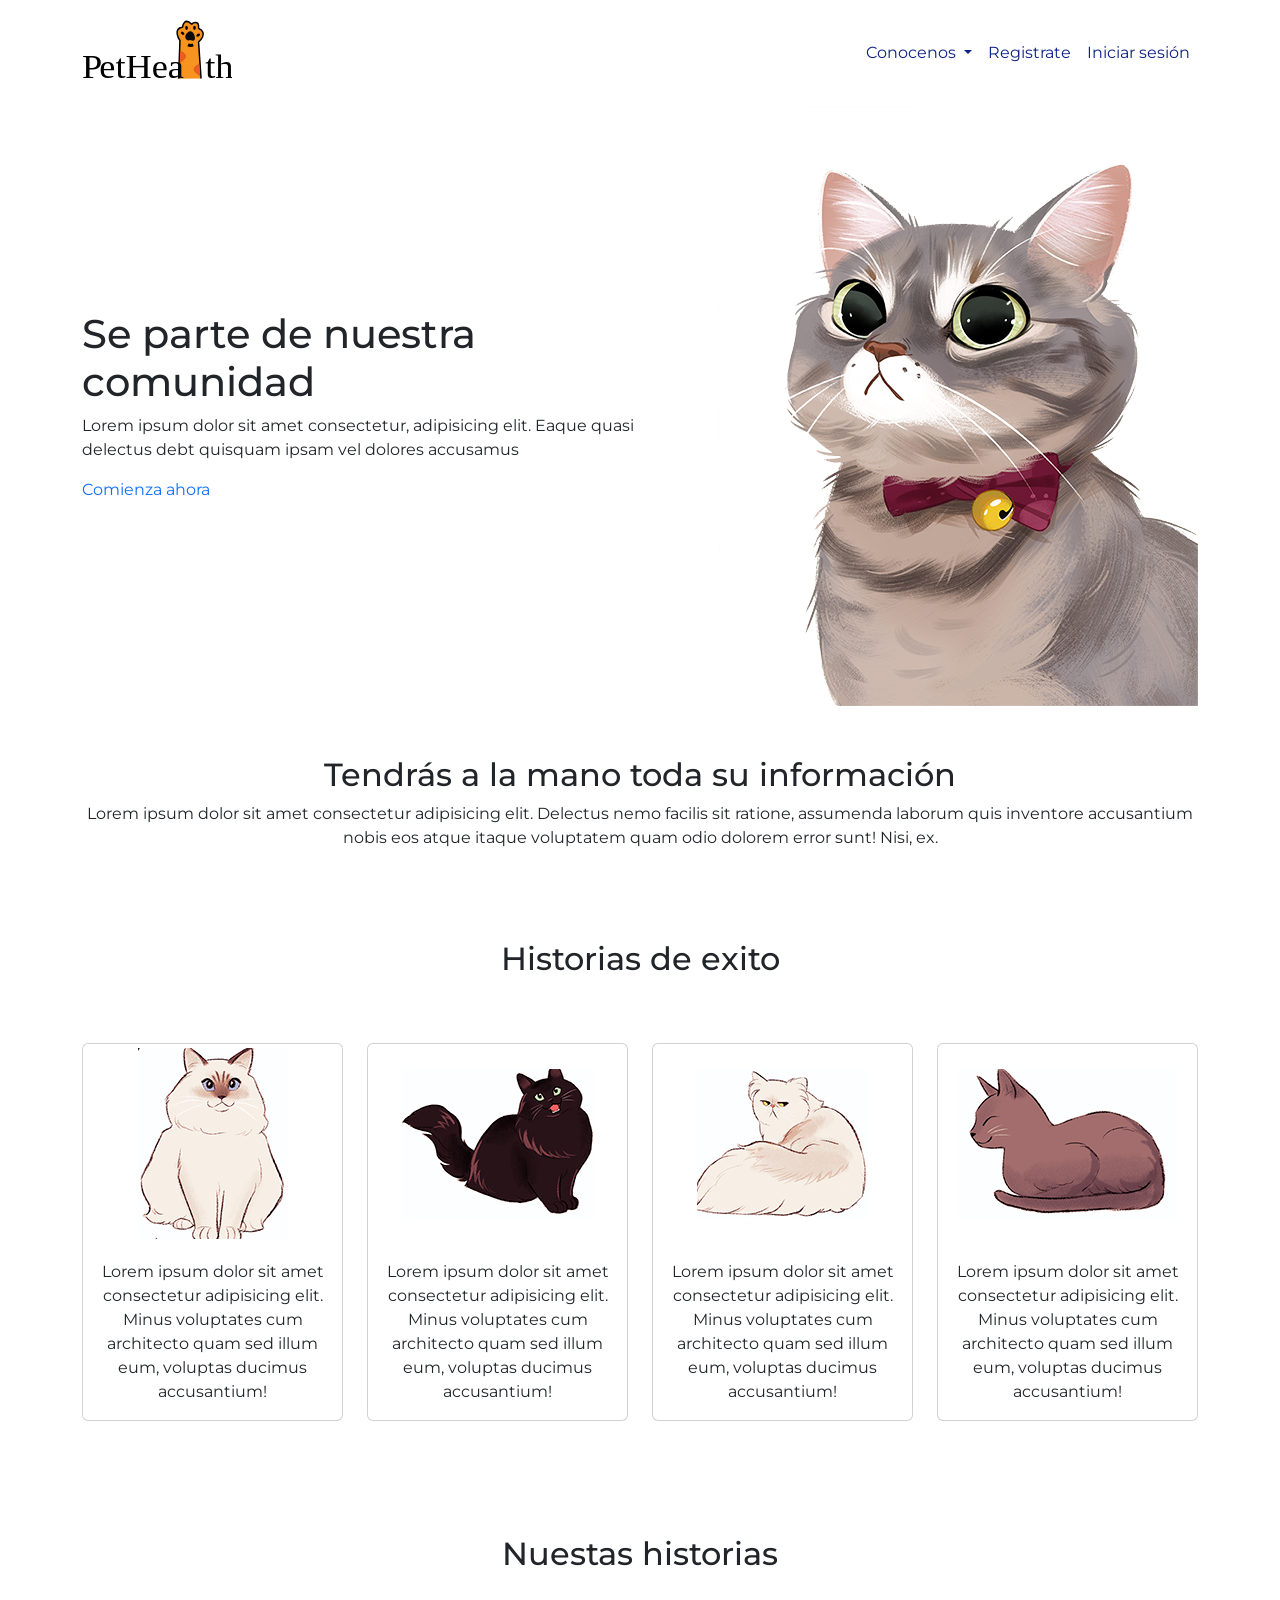
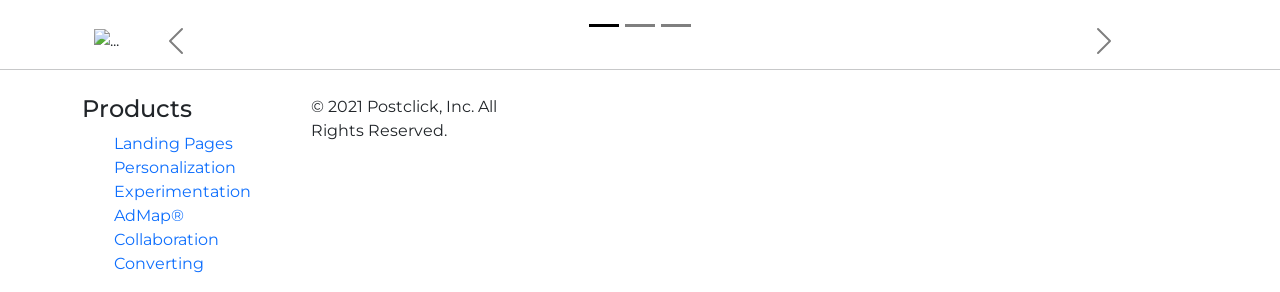
==== index.html @ c27b1a51 "feat: Agrega proyecto base" ====
<!DOCTYPE html>
<html lang="en">
<head>
    <meta charset="UTF-8">
    <meta http-equiv="X-UA-Compatible" content="IE=edge">
    <meta name="viewport" content="width=device-width, initial-scale=1.0">
    <meta name="keywords" content="Veterinaria, Mascotas, Servicios, PetHealt" />
    <meta name="description" content="Landing page aplicación pethealth" />


    <link href="https://fonts.googleapis.com/css2?family=Lexend:wght@300;400;500;600&display=swap" rel="stylesheet">
    <link href="https://fonts.googleapis.com/css2?family=Lexend+Deca&family=Noto+Sans+JP:wght@300;400&display=swap"
    rel="stylesheet">
    <link href="https://cdn.jsdelivr.net/npm/bootstrap@5.0.0-beta3/dist/css/bootstrap.min.css" rel="stylesheet"
    integrity="sha384-eOJMYsd53ii+scO/bJGFsiCZc+5NDVN2yr8+0RDqr0Ql0h+rP48ckxlpbzKgwra6" crossorigin="anonymous">
    <link rel="preconnect" href="https://fonts.gstatic.com">
    <link href="https://fonts.googleapis.com/css2?family=Montserrat:ital,wght@0,400;0,500;0,600;1,300&display=swap"
        rel="stylesheet">
    <link rel="stylesheet" href="css/style.css">
    <title>PetHealt</title>
</head>
<body>
    <header>
        <nav class="navbar navbar-expand-md">
            <div class="container">
                <a class="navbar-brand abs logo" href="/">
                    <img class="logo__image" src="images/logo.svg" alt="logo">
                </a>
                <button class="navbar-toggler ms-auto" type="button" data-bs-toggle="collapse" data-bs-target="#collapseNavbar">
                    <span class="navbar-toggler-icon"></span>
                </button>
                <div class="navbar-collapse collapse" id="collapseNavbar">
                    <ul class="navbar-nav ms-auto navbar">
                        <li class="nav-item navbar__item">
                            <div class="dropdown">
                                <button class="btn nav-link navbar__link dropdown-toggle" type="button" id="dropdownMenu2" data-bs-toggle="dropdown"
                                    aria-expanded="false">
                                    Conocenos
                                </button>
                                <ul class="dropdown-menu" aria-labelledby="dropdownMenu2">
                                    <li><button class="dropdown-item" type="button">Action</button></li>
                                    <li><button class="dropdown-item" type="button">Another action</button></li>
                                    <li><button class="dropdown-item" type="button">Something else here</button></li>
                                </ul>
                            </div>
                        </li>
                        <li class="nav-item navbar__item">
                            <a class="nav-link navbar__link" href="/user/register.html">Registrate</a>
                        </li>
                        <li class="nav-item navbar__item">
                            <a class="nav-link navbar__link" href="" data-bs-target="#exampleModal" data-bs-toggle="modal">Iniciar sesión</a>
                        </li>
                    </ul>
                </div>
            </div>
        </nav>
        <div class="header container">
            <div class="header__title my-auto">
                <h1>Se parte de nuestra comunidad</h1>
                <p>Lorem ipsum dolor sit amet consectetur, adipisicing elit. Eaque quasi delectus debt quisquam ipsam vel 
                    dolores accusamus</p>
                <div class="">
                    <a href="/demo">
                        <span>Comienza ahora</span>
                    </a>
                </div>
            </div>
            <div class="header__container-img">
                <img class="img-fluid header__img" 
                    src="images/cat-header-2.png"
                    alt="imagene-gato-principal">
            </div>
        </div>
    </header>
    <main>
        <div class="container">
            <section class="section">
                <article class="section__article section__article--center">
                    <h2>Tendrás a la mano toda su información</h2>
                    <p>Lorem ipsum dolor sit amet consectetur adipisicing elit. 
                        Delectus nemo facilis sit ratione, assumenda laborum quis inventore accusantium nobis eos atque 
                        itaque voluptatem quam odio dolorem error sunt! Nisi, ex.</p>
                    <div class="section_article-image">
                        <img src="images/section-app-image.png" alt="">
                    </div>
                </article>
            </section>
            <section class="section">
                <article class="section__article section__article--center">
                    <h2>Historias de exito</h2>
                    <div class="row my-5">
                        <div class="col-md-3 col-sm-6 my-3">
                            <div class="card" >
                                <span class="card-img-top image-descatada-cat-chubby"></span>
                                <div class="card-body">
                                    <p class="card-text">Lorem ipsum dolor sit amet consectetur adipisicing elit. Minus voluptates cum architecto quam sed
                                        illum eum, voluptas ducimus accusantium!</p>
                                </div>
                            </div>
                        </div>
                        <div class="col-md-3 col-sm-6 my-3">
                            <div class="card" >
                                <span class="card-img-top image-descatada-cat-black"></span>
                                <div class="card-body">
                                    <p class="card-text">Lorem ipsum dolor sit amet consectetur adipisicing elit. Minus voluptates cum architecto quam sed
                                        illum eum, voluptas ducimus accusantium!</p>
                                </div>
                            </div>
                        </div>
                        <div class="col-md-3 col-sm-6 my-3">
                            <div class="card" >
                                <span class="card-img-top image-descatada-cat-bored"></span>
                                <div class="card-body">
                                    <p class="card-text">Lorem ipsum dolor sit amet consectetur adipisicing elit. Minus voluptates cum architecto quam sed
                                        illum eum, voluptas ducimus accusantium!</p>
                                </div>
                            </div>
                        </div>
                        <div class="col-md-3 col-sm-6 my-3">
                            <div class="card" >
                                <span class="card-img-top image-descatada-cat-happy"></span>
                                <div class="card-body">
                                    <p class="card-text">Lorem ipsum dolor sit amet consectetur adipisicing elit. Minus voluptates cum architecto quam sed illum eum, voluptas ducimus accusantium!</p>
                                </div>
                            </div>
                        </div>
                    </div>
                </article>
            </section>
            <section class="section">
                <article class="section__article">
                    <div class="container">
                        <h2 class="text-center py-5">Nuestas historias</h2>
                        <div class="client-content">
                            <div id="carouselExampleDark" class="carousel carousel-dark slide" data-bs-ride="carousel">
                                <div class="carousel-indicators">
                                    <button type="button" data-bs-target="#carouselExampleDark" data-bs-slide-to="0" class="active"
                                        aria-current="true" aria-label="Slide 1"></button>
                                    <button type="button" data-bs-target="#carouselExampleDark" data-bs-slide-to="1" aria-label="Slide 2"></button>
                                    <button type="button" data-bs-target="#carouselExampleDark" data-bs-slide-to="2" aria-label="Slide 3"></button>
                                </div>
                                <div class="carousel-inner">
                                    <div class="carousel-item active" data-bs-interval="10000">
                                        <img src="https://mir-s3-cdn-cf.behance.net/project_modules/fs/16426690159233.5e33140e46f3b.gif" class="d-block w-100" alt="...">
                                        <div class="carousel-caption d-none d-md-block">
                                            <h5>Tus macotas en pethealt</h5>
                                        </div>
                                    </div>
                                    <div class="carousel-item" data-bs-interval="2000">
                                        <img src="https://mir-s3-cdn-cf.behance.net/project_modules/fs/40790c90159233.5e2ee52e2b708.gif" class="d-block w-100" alt="...">
                                        <div class="carousel-caption d-none d-md-block">
                                            <h5>Tus macotas en pethealt</h5>
                                        </div>
                                    </div>
                                    <div class="carousel-item">
                                        <img src="https://mir-s3-cdn-cf.behance.net/project_modules/fs/bc591690159233.5e13ab325e46c.gif" class="d-block w-100" alt="...">
                                        <div class="carousel-caption d-none d-md-block">
                                            <h5>Tus macotas en pethealt</h5>
                                        </div>
                                    </div>
                                </div>
                                <button class="carousel-control-prev" type="button" data-bs-target="#carouselExampleDark" data-bs-slide="prev">
                                    <span class="carousel-control-prev-icon" aria-hidden="true"></span>
                                    <span class="visually-hidden">Previous</span>
                                </button>
                                <button class="carousel-control-next" type="button" data-bs-target="#carouselExampleDark" data-bs-slide="next">
                                    <span class="carousel-control-next-icon" aria-hidden="true"></span>
                                    <span class="visually-hidden">Next</span>
                                </button>
                            </div>

                        
                        </div>
                    </div>
                </article>
            </section>
        </div>
        <!-- Modal -->
        <div class="modal fade" id="exampleModal" tabindex="-1" aria-labelledby="exampleModalLabel" aria-hidden="true">
            <div class="modal-dialog">
                <div class="modal modal-content modal-transparent ">
                    <div class="modal-body modal__body">
                        <div class="row">
                            <div class="col-md-8 mx-auto">
                                <div class="card card-signin my-5">
                                    <div class="card-body">
                                        <h5 class="card-title text-center">Sign In</h5>
                                        <form class="form-signin">
                                            <div class="form-label-group">
                                                <input type="email" id="inputEmail" class="form-control"
                                                    placeholder="Email address" required autofocus>
                                                <label for="inputEmail">Correo electrónico</label>
                                            </div>
        
                                            <div class="form-label-group">
                                                <input type="password" id="inputPassword" class="form-control"
                                                    placeholder="Password" required>
                                                <label for="inputPassword">Contraseña</label>
                                            </div>
        
                                            <div class="custom-control custom-checkbox mb-3">
                                                <input type="checkbox" class="custom-control-input" id="customCheck1">
                                                <label class="custom-control-label" for="customCheck1">Recordar
                                                    contraseña</label>
                                            </div>
                                           <div class="text-center">
                                                <button type="button" class="btn btn-pet-secondary btn-block text-uppercase" data-bs-dismiss="modal">Cerrar</button>
                                                <button class="btn btn-pet-primary btn-block text-uppercase" type="submit">Iniciar sesión</button>
                                           </div>
                                        </form>
                                    </div>
                                </div>
                            </div>
                        </div>
                    </div>
                </div>
            </div>
        </div>
    </main>
    
    <footer>
        <hr>
        <div class="container">
            <div class="footer">
                <div class="footer__column">
                    <h4 class="footer__column--title">Products</h4>
                    <ul class="footer__column--menu">
                        <li class="footer__column--option">
                            <a href="https://instapage.com/products/landing-page-builder" class="v7-btn-flat-black">
                                <span>Landing Pages</span>
                            </a>
                        </li>
                        <li class="footer__column--option">
                            <a href="https://instapage.com/products/personalization" class="v7-btn-flat-black">
                                <span>Personalization</span>
                            </a>
                        </li>
                        <li class="footer__column--option">
                            <a href="https://instapage.com/products/conversion-optimization" class="v7-btn-flat-black">
                                <span>Experimentation</span>
                            </a>
                        </li>
                        <li class="footer__column--option">
                            <a href="https://instapage.com/products/admap" class="v7-btn-flat-black">
                                <span>AdMap®</span>
                            </a>
                        </li>
                        <li class="footer__column--option">
                            <a href="https://instapage.com/products/team-collaboration" class="v7-btn-flat-black">
                                <span>Collaboration</span>
                            </a>
                        </li>
                        <li class="footer__column--option">
                            <a href="https://instapage.com/products/converting" class="v7-btn-flat-black">
                                <span>Converting</span>
                            </a>
                        </li>
                    </ul>
                </div>
                <div class="d-block">© 2021 Postclick, Inc. All Rights Reserved.</div>

            </div>
        </div>
    </footer>

    <script src="https://cdn.jsdelivr.net/npm/bootstrap@5.0.0-beta3/dist/js/bootstrap.bundle.min.js"
        integrity="sha384-JEW9xMcG8R+pH31jmWH6WWP0WintQrMb4s7ZOdauHnUtxwoG2vI5DkLtS3qm9Ekf"
        crossorigin="anonymous"></script>
        <script>
            $(function(){
                $('.carousel').carousel({
                    interval: 2000
                });
            })
    </script>
</body>
</html>
---- css/style.css ----
a {
  text-decoration: none;
}

.btn-pet, .btn-pet-primary, .btn-pet-secondary {
  border-radius: 20px;
}

.btn-pet-primary {
  background-color: #0d2187;
  color: white;
}

.btn-pet-secondary {
  background-color: #b8b2a8;
}

body {
  font-family: Montserrat, sans-serif;
}

.footer {
  margin-top: 25px;
}

.footer {
  display: -ms-grid;
  display: grid;
  -ms-grid-columns: (1fr)[5];
      grid-template-columns: repeat(5, 1fr);
  grid-column-gap: 30px;
}

.footer__column--option {
  list-style-type: none;
}

.header {
  display: -webkit-box;
  display: -ms-flexbox;
  display: flex;
}

.header__title {
  width: 50%;
}

.header__container-img {
  width: 50%;
  text-align: end;
}

.logo__image {
  width: 150px;
  height: 80px;
}

.navbar__link {
  color: #0d2187;
}

.modal {
  border-radius: 10px;
}

.section__article {
  margin-top: 50px;
}

.section__article--center {
  text-align: center;
}

.image-descatada-cat-chubby {
  background-image: url("/images/cat-chubby.png");
  background-repeat: no-repeat;
  background-position: center;
  height: 200px;
}

.image-descatada-cat-black {
  background-image: url("/images/cat-black.png");
  background-repeat: no-repeat;
  background-position: center;
  height: 200px;
}

.image-descatada-cat-bored {
  background-image: url("/images/cat-bored.png");
  background-repeat: no-repeat;
  background-position: center;
  height: 200px;
}

.image-descatada-cat-happy {
  background-image: url("/images/cat-happy.png");
  background-repeat: no-repeat;
  background-position: center;
  height: 200px;
}
/*# sourceMappingURL=style.css.map */
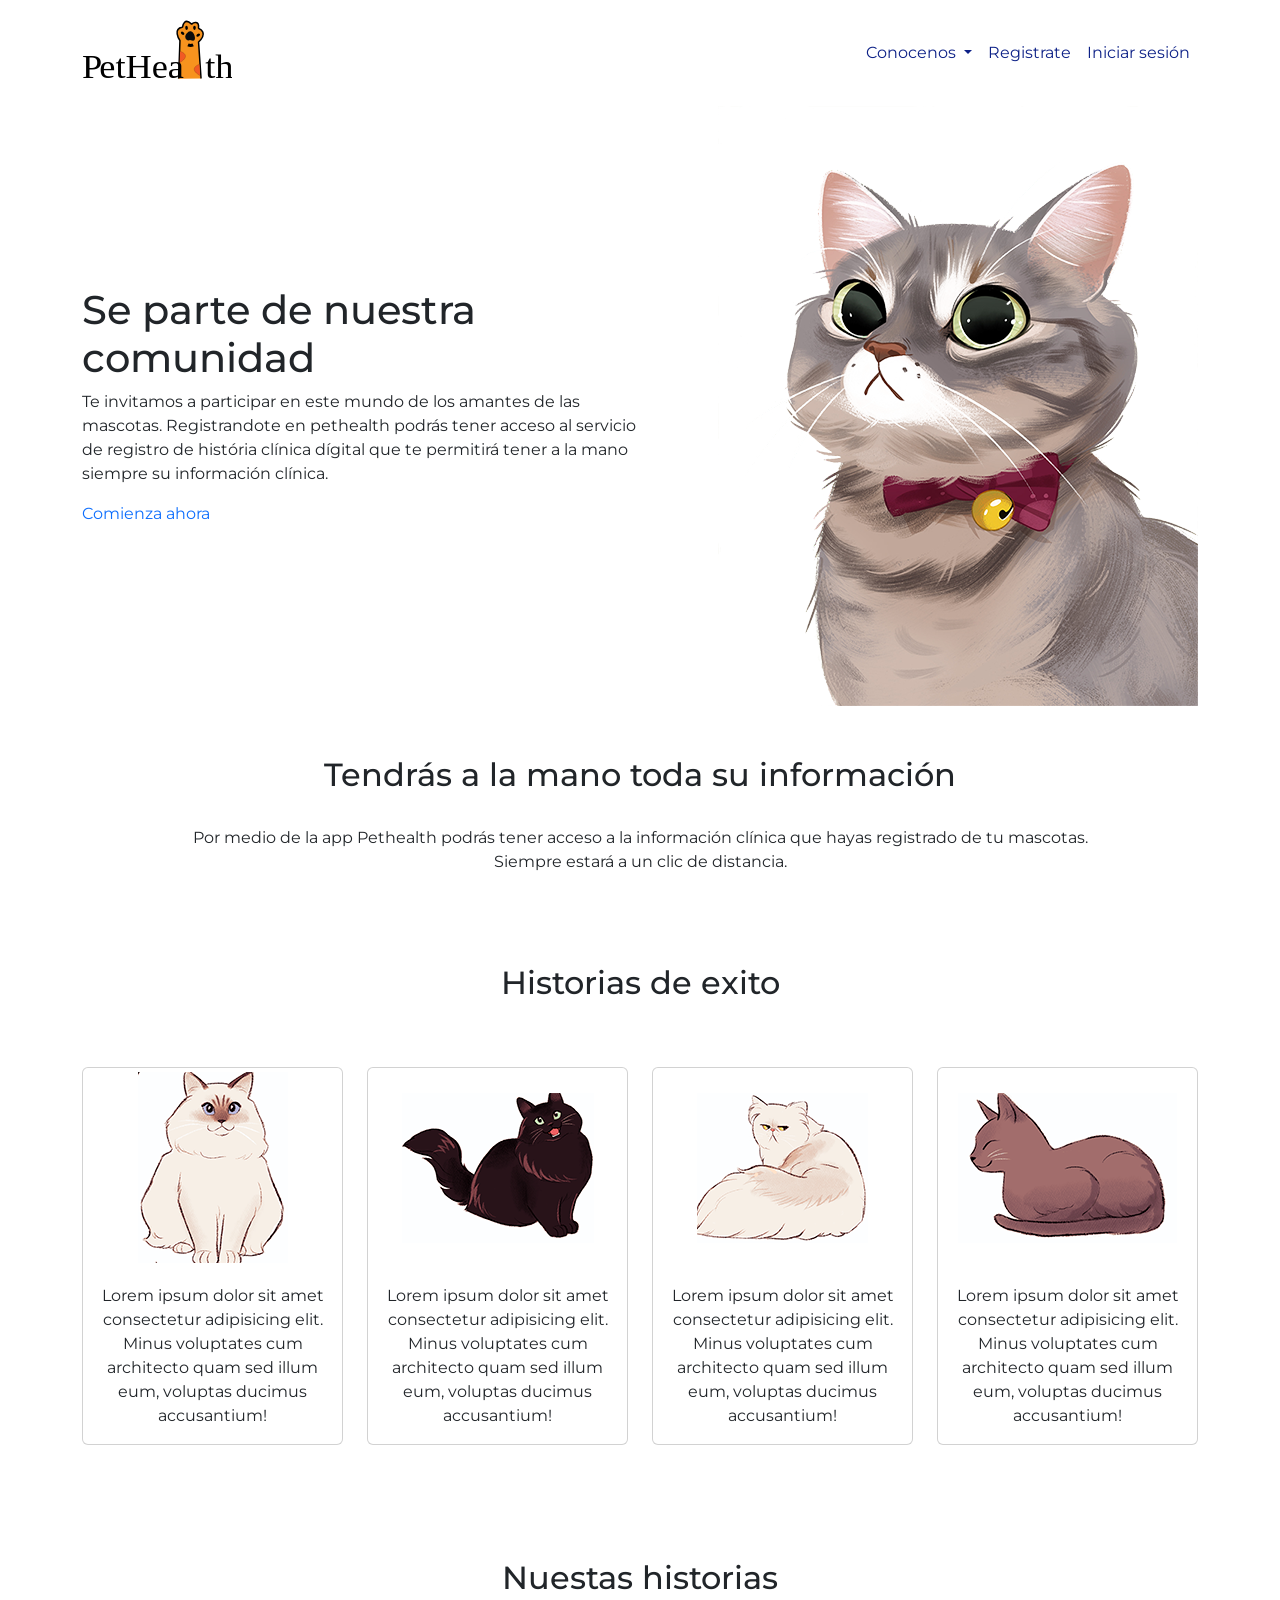
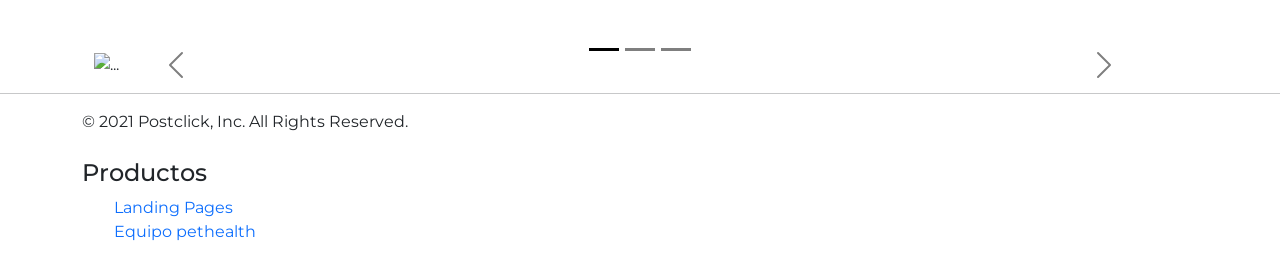
==== commit e6baa401: "feat: Se incluye jquery y fontawesome cdn" ====
--- a/index.html
+++ b/index.html
@@ -16,7 +16,9 @@
     <link rel="preconnect" href="https://fonts.gstatic.com">
     <link href="https://fonts.googleapis.com/css2?family=Montserrat:ital,wght@0,400;0,500;0,600;1,300&display=swap"
         rel="stylesheet">
+    <link rel="stylesheet" href="https://cdnjs.cloudflare.com/ajax/libs/font-awesome/5.15.3/css/all.min.css">
     <link rel="stylesheet" href="css/style.css">
+    <link rel="stylesheet" href="css/pages/home.css">
     <title>PetHealt</title>
 </head>
 <body>
@@ -27,25 +29,23 @@
                     <img class="logo__image" src="images/logo.svg" alt="logo">
                 </a>
                 <button class="navbar-toggler ms-auto" type="button" data-bs-toggle="collapse" data-bs-target="#collapseNavbar">
-                    <span class="navbar-toggler-icon"></span>
+                    <i class="fa fa-bars" aria-hidden="true"></i>
                 </button>
                 <div class="navbar-collapse collapse" id="collapseNavbar">
                     <ul class="navbar-nav ms-auto navbar">
                         <li class="nav-item navbar__item">
                             <div class="dropdown">
-                                <button class="btn nav-link navbar__link dropdown-toggle" type="button" id="dropdownMenu2" data-bs-toggle="dropdown"
-                                    aria-expanded="false">
+                                <button class="btn nav-link navbar__link dropdown-toggle" type="button" id="dropdownMenu2"
+                                    data-bs-toggle="dropdown" aria-expanded="false">
                                     Conocenos
                                 </button>
                                 <ul class="dropdown-menu" aria-labelledby="dropdownMenu2">
-                                    <li><button class="dropdown-item" type="button">Action</button></li>
-                                    <li><button class="dropdown-item" type="button">Another action</button></li>
-                                    <li><button class="dropdown-item" type="button">Something else here</button></li>
+                                    <li><a href="team/contact.html" class="dropdown-item">Nuestro equipo</a></li>
                                 </ul>
                             </div>
                         </li>
                         <li class="nav-item navbar__item">
-                            <a class="nav-link navbar__link" href="/user/register.html">Registrate</a>
+                            <a class="nav-link navbar__link" href="user/register.html">Registrate</a>
                         </li>
                         <li class="nav-item navbar__item">
                             <a class="nav-link navbar__link" href="" data-bs-target="#exampleModal" data-bs-toggle="modal">Iniciar sesión</a>
@@ -57,10 +57,12 @@
         <div class="header container">
             <div class="header__title my-auto">
                 <h1>Se parte de nuestra comunidad</h1>
-                <p>Lorem ipsum dolor sit amet consectetur, adipisicing elit. Eaque quasi delectus debt quisquam ipsam vel 
-                    dolores accusamus</p>
+                <p>Te invitamos a participar en este mundo de los amantes de las mascotas. 
+                    Registrandote en pethealth podrás tener acceso al servicio de registro de história clínica dígital
+                    que te permitirá tener a la mano siempre su información clínica.
+                </p>
                 <div class="">
-                    <a href="/demo">
+                    <a href="user/register.html">
                         <span>Comienza ahora</span>
                     </a>
                 </div>
@@ -77,11 +79,12 @@
             <section class="section">
                 <article class="section__article section__article--center">
                     <h2>Tendrás a la mano toda su información</h2>
-                    <p>Lorem ipsum dolor sit amet consectetur adipisicing elit. 
-                        Delectus nemo facilis sit ratione, assumenda laborum quis inventore accusantium nobis eos atque 
-                        itaque voluptatem quam odio dolorem error sunt! Nisi, ex.</p>
+                    <br>Por medio de la app Pethealth podrás tener acceso a la información clínica que hayas registrado
+                        de tu mascotas. </br>
+                        Siempre estará a un clic de distancia.
+                    </p>
                     <div class="section_article-image">
-                        <img src="images/section-app-image.png" alt="">
+                        <img src="/images/section-app-image.png" alt="">
                     </div>
                 </article>
             </section>
@@ -168,8 +171,6 @@
                                     <span class="visually-hidden">Next</span>
                                 </button>
                             </div>
-
-                        
                         </div>
                     </div>
                 </article>
@@ -203,10 +204,10 @@
                                                 <label class="custom-control-label" for="customCheck1">Recordar
                                                     contraseña</label>
                                             </div>
-                                           <div class="text-center">
+                                            <div class="text-center">
                                                 <button type="button" class="btn btn-pet-secondary btn-block text-uppercase" data-bs-dismiss="modal">Cerrar</button>
                                                 <button class="btn btn-pet-primary btn-block text-uppercase" type="submit">Iniciar sesión</button>
-                                           </div>
+                                            </div>
                                         </form>
                                     </div>
                                 </div>
@@ -221,44 +222,25 @@
     <footer>
         <hr>
         <div class="container">
+            <div class="row">
+                <div class="d-block">© 2021 Postclick, Inc. All Rights Reserved.</div>
+            </div>
             <div class="footer">
                 <div class="footer__column">
-                    <h4 class="footer__column--title">Products</h4>
+                    <h4 class="footer__column--title">Productos</h4>
                     <ul class="footer__column--menu">
                         <li class="footer__column--option">
-                            <a href="https://instapage.com/products/landing-page-builder" class="v7-btn-flat-black">
+                            <a href="/" class="v7-btn-flat-black">
                                 <span>Landing Pages</span>
                             </a>
                         </li>
                         <li class="footer__column--option">
-                            <a href="https://instapage.com/products/personalization" class="v7-btn-flat-black">
-                                <span>Personalization</span>
+                            <a href="team/contact.html" class="v7-btn-flat-black">
+                                <span>Equipo pethealth</span>
                             </a>
                         </li>
-                        <li class="footer__column--option">
-                            <a href="https://instapage.com/products/conversion-optimization" class="v7-btn-flat-black">
-                                <span>Experimentation</span>
-                            </a>
-                        </li>
-                        <li class="footer__column--option">
-                            <a href="https://instapage.com/products/admap" class="v7-btn-flat-black">
-                                <span>AdMap®</span>
-                            </a>
-                        </li>
-                        <li class="footer__column--option">
-                            <a href="https://instapage.com/products/team-collaboration" class="v7-btn-flat-black">
-                                <span>Collaboration</span>
-                            </a>
-                        </li>
-                        <li class="footer__column--option">
-                            <a href="https://instapage.com/products/converting" class="v7-btn-flat-black">
-                                <span>Converting</span>
-                            </a>
-                        </li>
                     </ul>
                 </div>
-                <div class="d-block">© 2021 Postclick, Inc. All Rights Reserved.</div>
-
             </div>
         </div>
     </footer>
@@ -266,6 +248,8 @@
     <script src="https://cdn.jsdelivr.net/npm/bootstrap@5.0.0-beta3/dist/js/bootstrap.bundle.min.js"
         integrity="sha384-JEW9xMcG8R+pH31jmWH6WWP0WintQrMb4s7ZOdauHnUtxwoG2vI5DkLtS3qm9Ekf"
         crossorigin="anonymous"></script>
+    <script src="https://code.jquery.com/jquery-3.6.0.min.js"
+        integrity="sha256-/xUj+3OJU5yExlq6GSYGSHk7tPXikynS7ogEvDej/m4=" crossorigin="anonymous"></script>
         <script>
             $(function(){
                 $('.carousel').carousel({
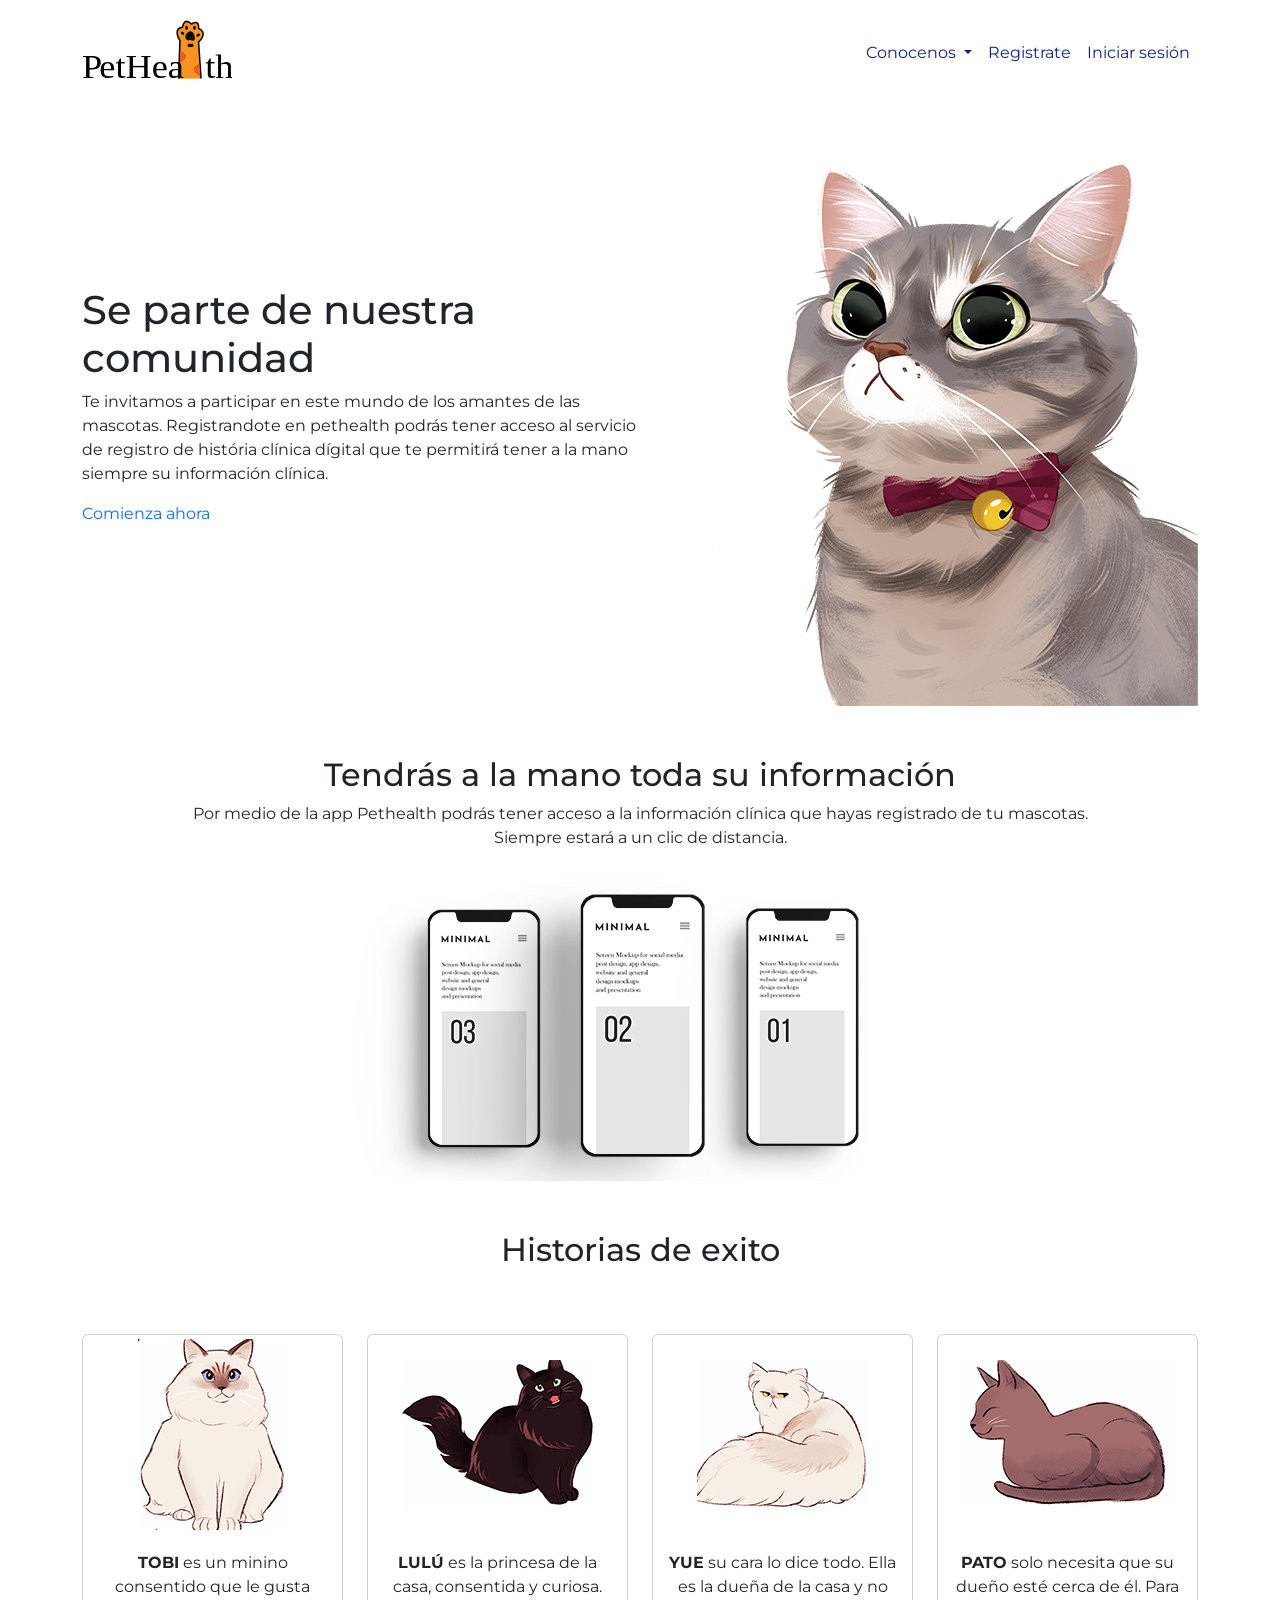
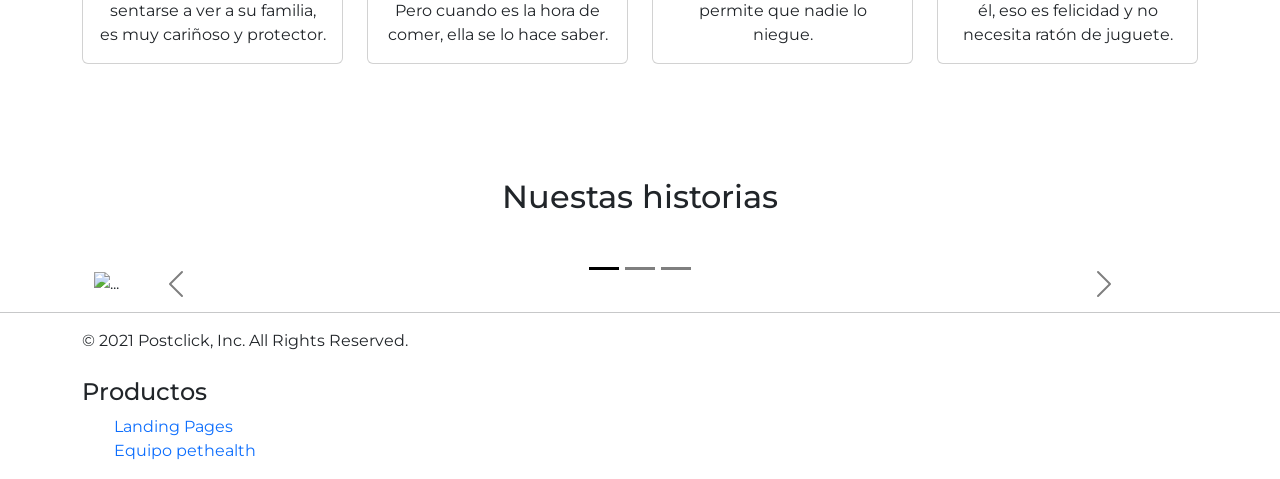
==== commit 3ff80654: "feat: Agrega texto casos exitosos" ====
--- a/index.html
+++ b/index.html
@@ -79,8 +79,10 @@
             <section class="section">
                 <article class="section__article section__article--center">
                     <h2>Tendrás a la mano toda su información</h2>
-                    <br>Por medio de la app Pethealth podrás tener acceso a la información clínica que hayas registrado
-                        de tu mascotas. </br>
+                    <p>
+                        Por medio de la app Pethealth podrás tener acceso a la información clínica que hayas registrado
+                        de tu mascotas. 
+                        <br />
                         Siempre estará a un clic de distancia.
                     </p>
                     <div class="section_article-image">
@@ -96,8 +98,9 @@
                             <div class="card" >
                                 <span class="card-img-top image-descatada-cat-chubby"></span>
                                 <div class="card-body">
-                                    <p class="card-text">Lorem ipsum dolor sit amet consectetur adipisicing elit. Minus voluptates cum architecto quam sed
-                                        illum eum, voluptas ducimus accusantium!</p>
+                                    <p class="card-text">
+                                        <strong>TOBI</strong> es un minino consentido que le gusta sentarse a ver a su familia, es muy cariñoso y protector.                              
+                                    </p>
                                 </div>
                             </div>
                         </div>
@@ -105,8 +108,9 @@
                             <div class="card" >
                                 <span class="card-img-top image-descatada-cat-black"></span>
                                 <div class="card-body">
-                                    <p class="card-text">Lorem ipsum dolor sit amet consectetur adipisicing elit. Minus voluptates cum architecto quam sed
-                                        illum eum, voluptas ducimus accusantium!</p>
+                                    <p class="card-text">
+                                        <strong>LULÚ</strong> es la princesa de la casa, consentida y curiosa. Pero cuando es la hora de comer, ella se lo hace saber.
+                                    </p> 
                                 </div>
                             </div>
                         </div>
@@ -114,8 +118,9 @@
                             <div class="card" >
                                 <span class="card-img-top image-descatada-cat-bored"></span>
                                 <div class="card-body">
-                                    <p class="card-text">Lorem ipsum dolor sit amet consectetur adipisicing elit. Minus voluptates cum architecto quam sed
-                                        illum eum, voluptas ducimus accusantium!</p>
+                                    <p class="card-text">
+                                        <strong>YUE</strong> su cara lo dice todo. Ella es la dueña de la casa y no permite que nadie lo niegue.
+                                    </p>
                                 </div>
                             </div>
                         </div>
@@ -123,7 +128,10 @@
                             <div class="card" >
                                 <span class="card-img-top image-descatada-cat-happy"></span>
                                 <div class="card-body">
-                                    <p class="card-text">Lorem ipsum dolor sit amet consectetur adipisicing elit. Minus voluptates cum architecto quam sed illum eum, voluptas ducimus accusantium!</p>
+                                    <p class="card-text">
+                                        <strong>PATO</strong> solo necesita que su dueño esté cerca de él.
+                                        Para él, eso es felicidad y no necesita ratón de juguete.
+                                    </p>
                                 </div>
                             </div>
                         </div>
--- a/css/style.css
+++ b/css/style.css
@@ -1,3 +1,7 @@
+.bg-black {
+  background-color: black;
+}
+
 a {
   text-decoration: none;
 }
@@ -62,40 +66,4 @@
 .modal {
   border-radius: 10px;
 }
-
-.section__article {
-  margin-top: 50px;
-}
-
-.section__article--center {
-  text-align: center;
-}
-
-.image-descatada-cat-chubby {
-  background-image: url("/images/cat-chubby.png");
-  background-repeat: no-repeat;
-  background-position: center;
-  height: 200px;
-}
-
-.image-descatada-cat-black {
-  background-image: url("/images/cat-black.png");
-  background-repeat: no-repeat;
-  background-position: center;
-  height: 200px;
-}
-
-.image-descatada-cat-bored {
-  background-image: url("/images/cat-bored.png");
-  background-repeat: no-repeat;
-  background-position: center;
-  height: 200px;
-}
-
-.image-descatada-cat-happy {
-  background-image: url("/images/cat-happy.png");
-  background-repeat: no-repeat;
-  background-position: center;
-  height: 200px;
-}
 /*# sourceMappingURL=style.css.map */
--- a/css/pages/home.css
+++ b/css/pages/home.css
@@ -0,0 +1,46 @@
+.section__article {
+  margin-top: 50px;
+}
+
+.section__article--center {
+  text-align: center;
+}
+
+.section_article-image {
+  width: 95%;
+  max-width: 1200px;
+  margin: 0 auto;
+}
+
+img {
+  max-width: 100%;
+}
+
+.image-descatada-cat-chubby {
+  background-image: url("/images/cat-chubby.png");
+  background-repeat: no-repeat;
+  background-position: center;
+  height: 200px;
+}
+
+.image-descatada-cat-black {
+  background-image: url("/images/cat-black.png");
+  background-repeat: no-repeat;
+  background-position: center;
+  height: 200px;
+}
+
+.image-descatada-cat-bored {
+  background-image: url("/images/cat-bored.png");
+  background-repeat: no-repeat;
+  background-position: center;
+  height: 200px;
+}
+
+.image-descatada-cat-happy {
+  background-image: url("/images/cat-happy.png");
+  background-repeat: no-repeat;
+  background-position: center;
+  height: 200px;
+}
+/*# sourceMappingURL=home.css.map */
